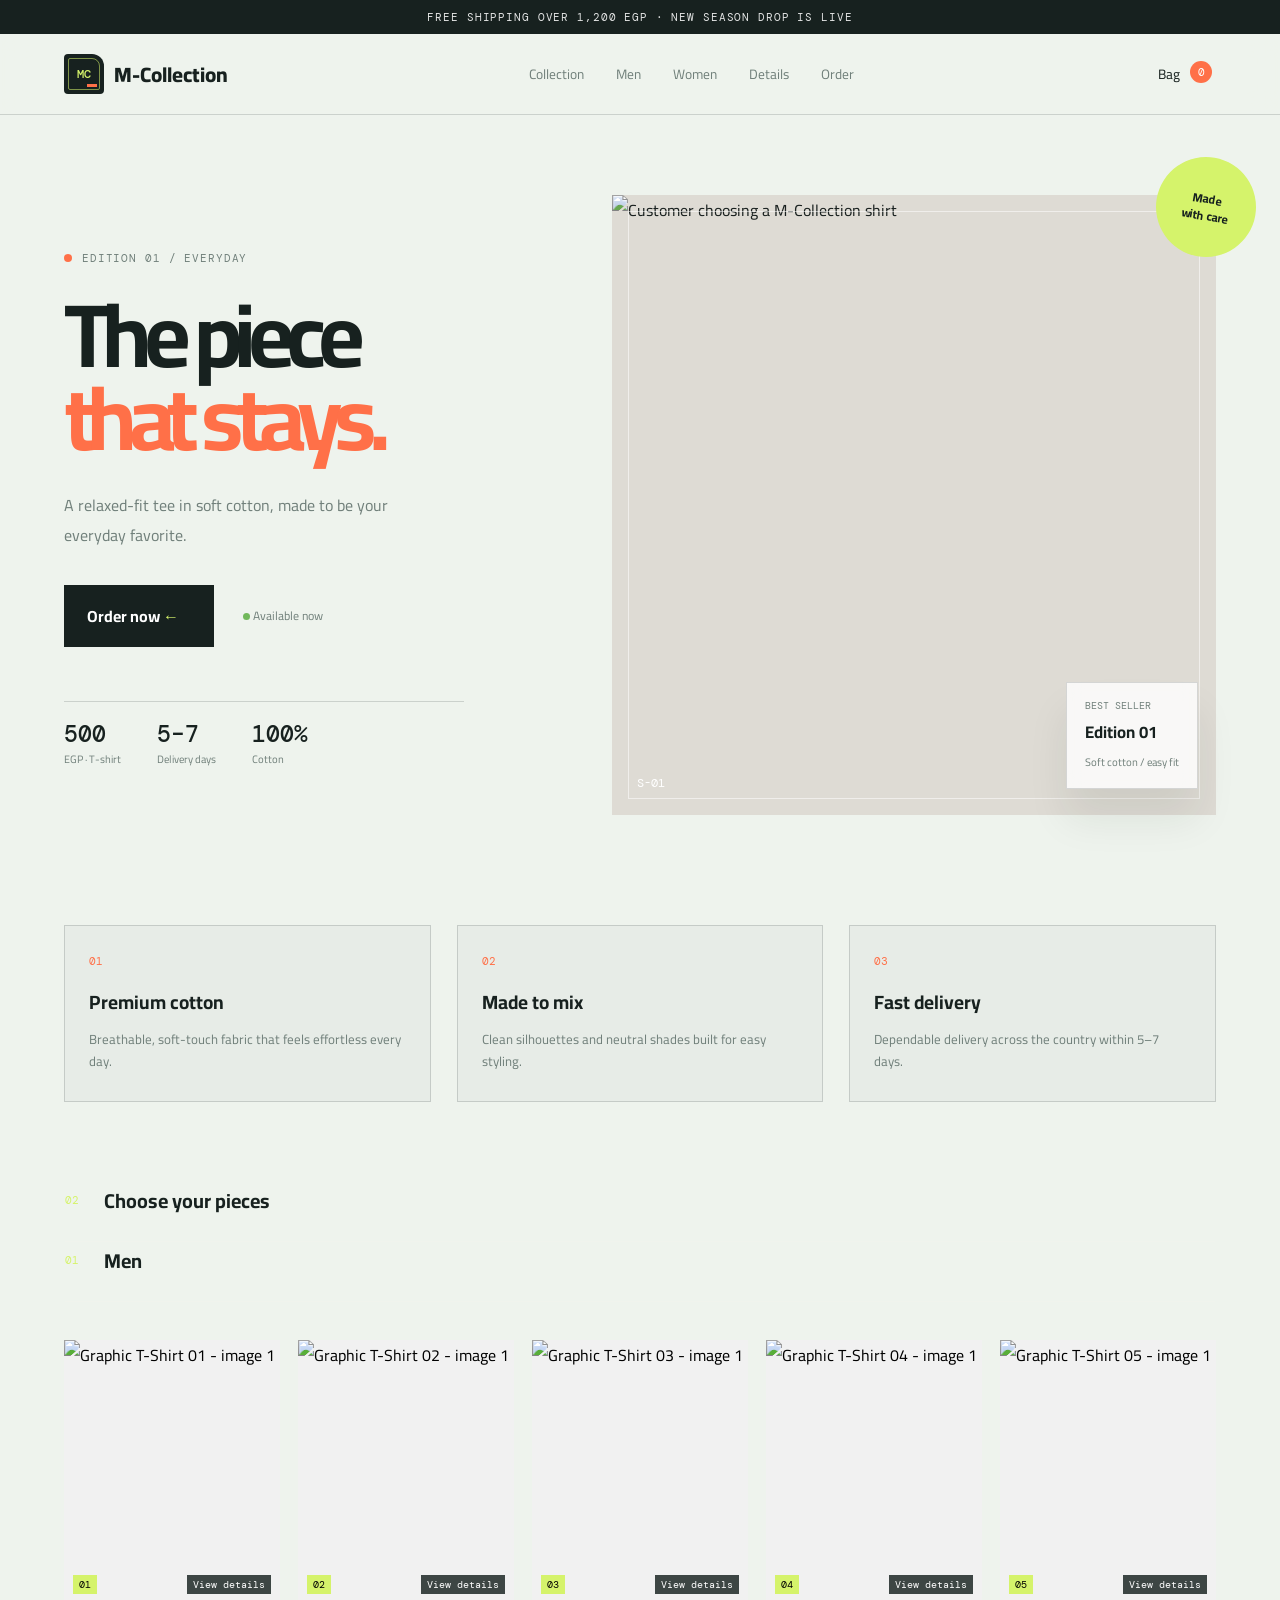
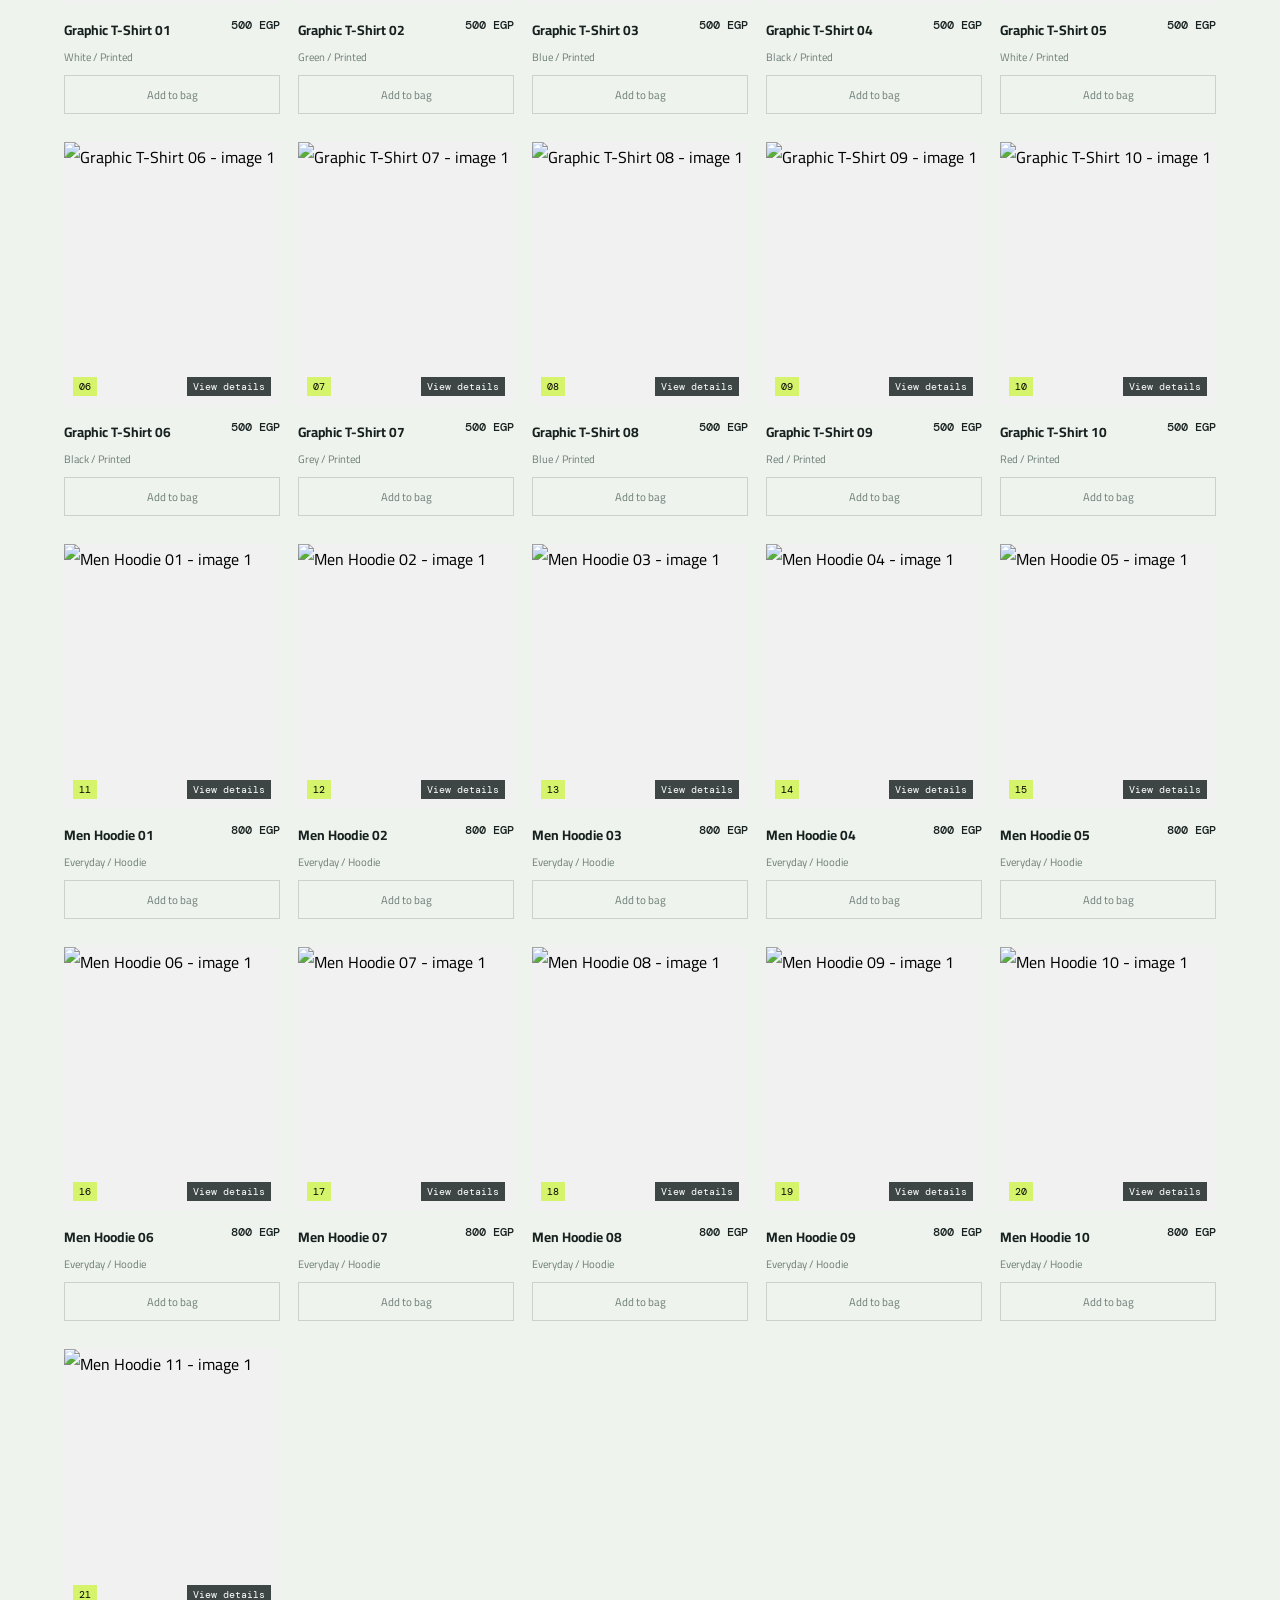
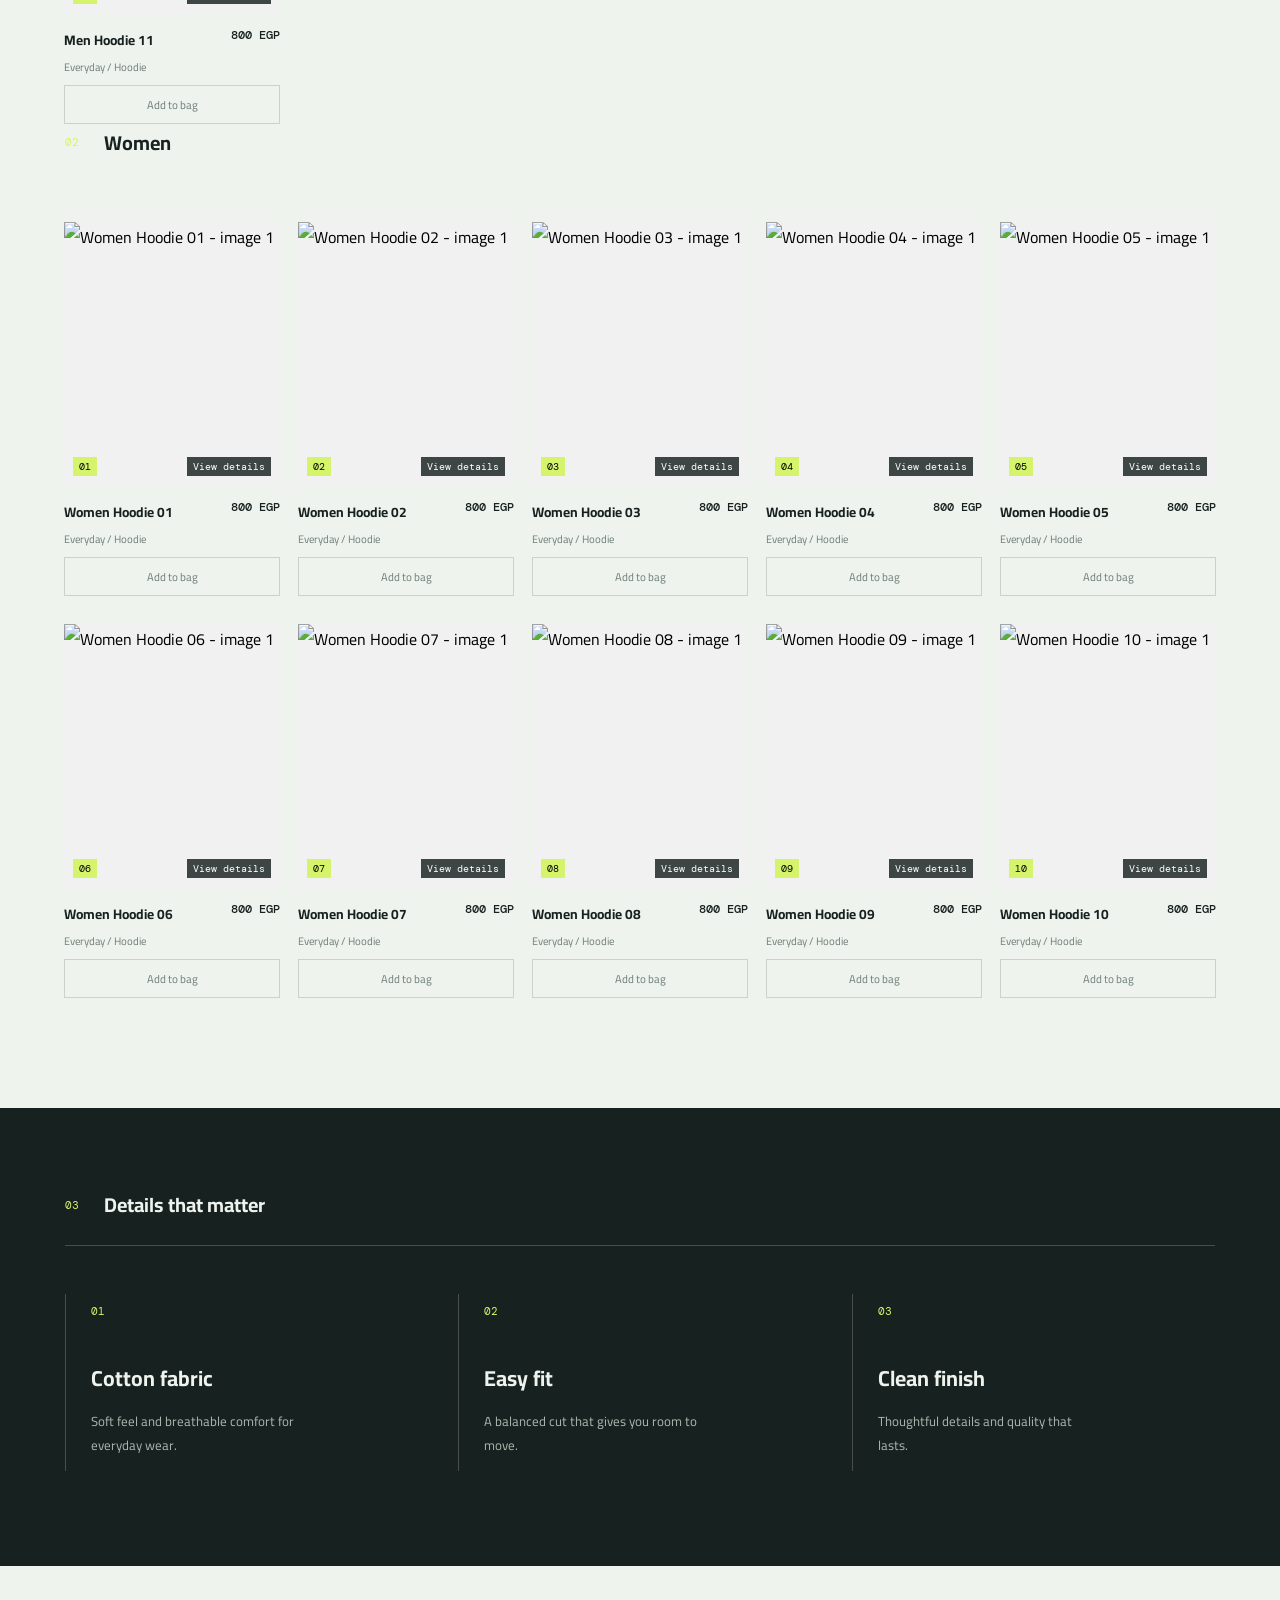
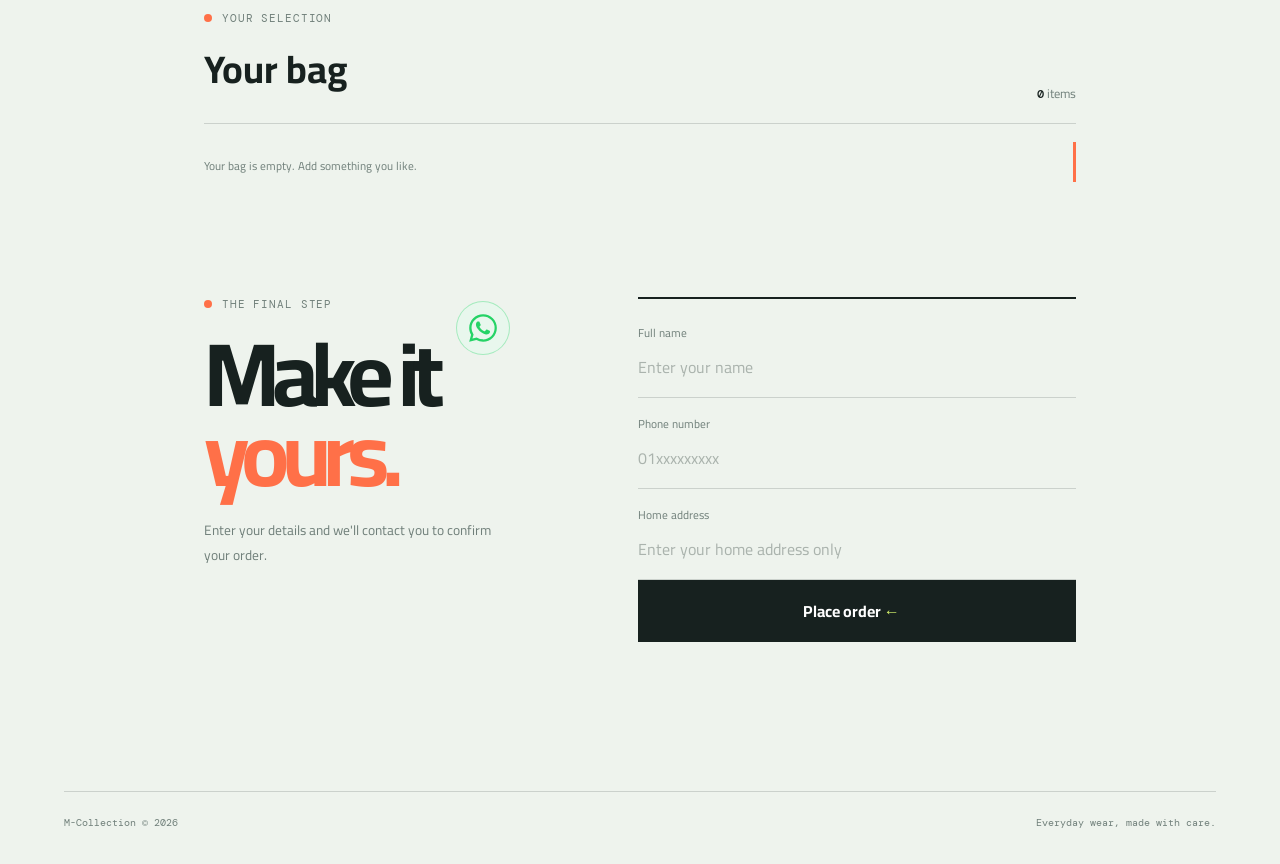
==== index.html.html @ 463f7b9e "Add files via upload" ====
<!doctype html>
<html lang="en" dir="ltr">
<head>
  <meta charset="UTF-8" />
  <meta name="viewport" content="width=device-width, initial-scale=1.0" />
  <meta name="description" content="M-Collection everyday wear, thoughtfully made." />
  <title>M-Collection | Everyday Wear</title>
  <link rel="icon" type="image/svg+xml" href="favicon.svg" />
  <link rel="preconnect" href="https://fonts.googleapis.com" />
  <link rel="preconnect" href="https://fonts.gstatic.com" crossorigin />
  <link href="https://fonts.googleapis.com/css2?family=Cairo:wght@400;600;700;800&family=DM+Mono:wght@400;500&display=swap" rel="stylesheet" />
  <link rel="stylesheet" href="style.css" />
  <script defer src="script.js"></script>
</head>
<body>
  <div class="promo-bar">Free shipping over 1,200 EGP · New season drop is live</div>
  <header class="site-header">
    <a class="brand" href="#top" aria-label="M-Collection - Home">
      <span class="brand-mark" aria-hidden="true">MC</span>
      <span>M-Collection</span>
    </a>
    <nav aria-label="Main navigation">
      <a href="#product">Collection</a>
      <a href="#men">Men</a>
      <a href="#women">Women</a>
      <a href="#details">Details</a>
      <a href="#order">Order</a>
    </nav>
    <button class="bag-button" type="button" data-scroll-bag>
      <span>Bag</span>
      <span class="bag-count" aria-label="Items in bag">0</span>
    </button>
  </header>

  <main id="top">
    <section class="hero" id="product">
      <div class="hero-copy">
        <p class="eyebrow"><span></span> EDITION 01 / EVERYDAY</p>
        <h1>The piece<br /><em>that stays.</em></h1>
        <p class="intro">A relaxed-fit tee in soft cotton, made to be your everyday favorite.</p>
        <div class="hero-actions">
          <button class="primary-button" type="button" data-scroll-order>Order now <span>←</span></button>
          <span class="availability"><i></i> Available now</span>
        </div>
        <div class="quick-facts" aria-label="Quick facts">
          <div class="price-fact"><strong>500</strong><span>EGP · T-shirt</span></div>
          <div><strong>5–7</strong><span>Delivery days</span></div>
          <div><strong>100%</strong><span>Cotton</span></div>
        </div>
      </div>
      <div class="hero-visual">
        <div class="image-frame">
          <img src="Clothes/Screenshot%202026-07-15%20141704.png" alt="Customer choosing a M-Collection shirt" />
          <span class="image-label">S-01</span>
        </div>
        <div class="circle-note">Made<br />with care</div>
        <div class="floating-card">
          <span>Best seller</span>
          <strong>Edition 01</strong>
          <small>Soft cotton / easy fit</small>
        </div>
      </div>
    </section>

    <section class="brand-features" aria-label="Brand benefits">
      <div class="feature-item">
        <span class="feature-index">01</span>
        <h3>Premium cotton</h3>
        <p>Breathable, soft-touch fabric that feels effortless every day.</p>
      </div>
      <div class="feature-item">
        <span class="feature-index">02</span>
        <h3>Made to mix</h3>
        <p>Clean silhouettes and neutral shades built for easy styling.</p>
      </div>
      <div class="feature-item">
        <span class="feature-index">03</span>
        <h3>Fast delivery</h3>
        <p>Dependable delivery across the country within 5–7 days.</p>
      </div>
    </section>

    <section class="collection-section" id="collection">
      <div class="section-heading light-heading"><span>02</span><h2>Choose your pieces</h2></div>
      <div class="section-heading collection-category-heading" id="men"><span>01</span><h2>Men</h2></div>
      <div class="product-grid" id="men-product-grid"></div>
      <div class="section-heading collection-category-heading" id="women"><span>02</span><h2>Women</h2></div>
      <div class="product-grid" id="women-product-grid"></div>
    </section>

    <dialog class="product-dialog" id="product-dialog" aria-labelledby="detail-product-name">
      <div class="product-dialog-content">
        <button class="dialog-close" type="button" data-close-product aria-label="Close product details">×</button>
        <div class="detail-gallery">
          <div class="detail-main-image">
            <button class="gallery-arrow gallery-previous" type="button" data-gallery-step="-1" aria-label="Show previous image">‹</button>
            <img id="detail-main-image" src="" alt="" />
            <span class="custom-print-preview" id="detail-custom-preview" aria-hidden="true"></span>
            <button class="gallery-arrow gallery-next" type="button" data-gallery-step="1" aria-label="Show next image">›</button>
          </div>
          <div class="detail-thumbnails" id="detail-thumbnails" aria-label="Product images"></div>
        </div>
        <section class="detail-info">
          <p class="eyebrow"><span></span> EDITION 01 / EVERYDAY</p>
          <h2 id="detail-product-name"></h2>
          <div class="detail-prices"><strong id="detail-price">500 EGP</strong></div>
          <p class="detail-shipping">Shipping: Home delivery (5–7 days) · 70 EGP</p>
          <div class="detail-personalization" id="detail-personalization" hidden>
            <p>You can write your name on a T-shirt.<br /><span dir="rtl">تقدر تكتب اسمك على تيشيرت</span></p>
            <label for="detail-name">Enter your name <span aria-hidden="true">*</span></label>
            <textarea id="detail-name" rows="3" maxlength="200" placeholder="Write the name to print"></textarea>
          </div>
          <fieldset class="detail-size-picker">
            <legend>Size <span aria-hidden="true">*</span></legend>
            <div class="detail-size-options">
              <button type="button" data-detail-size="S" aria-pressed="false">S</button>
              <button type="button" data-detail-size="M" aria-pressed="true">M</button>
              <button type="button" data-detail-size="L" aria-pressed="false">L</button>
              <button type="button" data-detail-size="XL" aria-pressed="false">XL</button>
              <button type="button" data-detail-size="XXL" aria-pressed="false">XXL</button>
            </div>
          </fieldset>
          <div class="detail-purchase">
            <div class="detail-quantity" aria-label="Quantity">
              <button type="button" data-detail-quantity="-1" aria-label="Decrease quantity">−</button>
              <output id="detail-quantity">1</output>
              <button type="button" data-detail-quantity="1" aria-label="Increase quantity">+</button>
            </div>
            <button class="detail-add-button" type="button" data-detail-add>Add to bag</button>
          </div>
          <p class="detail-message" id="detail-message" role="status" aria-live="polite"></p>
        </section>
      </div>
    </dialog>

    <section class="details-section" id="details">
      <div class="section-heading"><span>03</span><h2>Details that matter</h2></div>
      <div class="details-grid">
        <article><span class="detail-number">01</span><h3>Cotton fabric</h3><p>Soft feel and breathable comfort for everyday wear.</p></article>
        <article><span class="detail-number">02</span><h3>Easy fit</h3><p>A balanced cut that gives you room to move.</p></article>
        <article><span class="detail-number">03</span><h3>Clean finish</h3><p>Thoughtful details and quality that lasts.</p></article>
      </div>
    </section>

    <section class="bag-section" id="bag-section" aria-labelledby="bag-title">
      <div class="bag-section-header">
        <div><p class="eyebrow"><span></span> YOUR SELECTION</p><h2 id="bag-title">Your bag</h2></div>
        <span class="bag-section-count"><strong id="bag-section-count">0</strong> items</span>
      </div>
      <div class="cart-summary" id="bag-summary">
        <div id="cart-items" aria-live="polite"><p class="empty-cart">Your bag is empty. Add something you like.</p></div>
      </div>
    </section>

    <section class="order-section" id="order">
      <div class="order-intro">
        <div class="order-heading-row">
          <div><p class="eyebrow"><span></span> THE FINAL STEP</p><h2>Make it<br /><em>yours.</em></h2></div>
          <a class="whatsapp-contact" href="https://wa.me/201007052517?text=Hello%2C%20I%20need%20help%20with%20an%20issue%20or%20return%20for%20my%20order." target="_blank" rel="noopener noreferrer" aria-label="Contact us on WhatsApp for order issues or returns">
            <svg viewBox="0 0 32 32" aria-hidden="true"><path d="M16.04 3C8.86 3 3.02 8.82 3.02 15.98c0 2.28.6 4.5 1.74 6.46L3 29l6.75-1.72a13.1 13.1 0 0 0 6.28 1.6h.01c7.17 0 13.01-5.82 13.01-12.98 0-3.47-1.36-6.73-3.82-9.19A12.94 12.94 0 0 0 16.04 3Zm0 23.66h-.01a10.9 10.9 0 0 1-5.55-1.52l-.4-.24-4.01 1.02 1.07-3.9-.26-.4a10.78 10.78 0 0 1-1.67-5.64c0-5.97 4.87-10.83 10.85-10.83 2.9 0 5.62 1.13 7.67 3.17a10.75 10.75 0 0 1 3.18 7.66c0 5.97-4.87 10.83-10.86 10.83Zm5.96-8.11c-.33-.16-1.94-.96-2.24-1.07-.3-.11-.52-.16-.74.16-.22.33-.85 1.07-1.04 1.29-.19.22-.38.25-.71.08-.33-.16-1.38-.51-2.63-1.63-.97-.86-1.63-1.93-1.82-2.26-.19-.33-.02-.5.14-.66.15-.14.33-.38.49-.57.16-.19.22-.33.33-.55.11-.22.06-.41-.03-.57-.08-.16-.74-1.78-1.02-2.44-.27-.64-.54-.55-.74-.56h-.63c-.22 0-.57.08-.87.41-.3.33-1.14 1.11-1.14 2.7s1.17 3.13 1.33 3.35c.16.22 2.3 3.5 5.58 4.91.78.34 1.39.54 1.86.69.78.25 1.49.22 2.05.13.63-.1 1.94-.79 2.21-1.56.27-.77.27-1.43.19-1.56-.08-.14-.3-.22-.63-.38Z"/></svg>
          </a>
        </div>
        <p class="order-instructions">Enter your details and we'll contact you to confirm your order.</p>
      </div>
      <form class="order-form" id="order-form">
        <div class="form-row"><label for="name">Full name</label><input id="name" name="name" type="text" placeholder="Enter your name" required /></div>
        <div class="form-row"><label for="phone">Phone number</label><input id="phone" name="phone" type="tel" placeholder="01xxxxxxxxx" required /></div>
        <div class="form-row"><label for="address">Home address</label><input id="address" name="address" type="text" placeholder="Enter your home address only" required /></div>
        <button class="submit-button" type="submit">Place order <span>←</span></button>
        <p class="form-message" id="form-message" role="status"></p>
      </form>
    </section>
  </main>
  <footer><span>M-Collection © 2026</span><span>Everyday wear, made with care.</span></footer>
</body>
</html>
---- style.css ----
:root {
  --ink: #17211f;
  --paper: #eef3ed;
  --lime: #d5f36b;
  --orange: #ff7048;
  --muted: #71807b;
  --line: rgba(23, 33, 31, .16);
  --display: "Cairo", sans-serif;
  --mono: "DM Mono", monospace;
}

.bag-section { margin: 0 auto; max-width: 1000px; padding: 45px 5vw 0; scroll-margin-top: 90px; }
.bag-section-header { align-items: end; border-bottom: 1px solid var(--line); display: flex; justify-content: space-between; padding-bottom: 18px; }
.bag-section-header .eyebrow { margin-bottom: 8px; }
.bag-section-header h2 { font-size: clamp(1.7rem, 3vw, 2.4rem); margin: 0; }
.bag-section-count { color: var(--muted); font-size: .78rem; }
.bag-section-count strong { color: var(--ink); font-family: var(--mono); font-weight: 500; }
.cart-summary { border-right: 3px solid var(--orange); margin-top: 18px; padding: 5px 14px 5px 0; }
.cart-summary > span, .empty-cart, .cart-item-options > div > span { color: var(--muted); font-size: .72rem; }
.empty-cart { margin: 8px 0 0; }
.cart-item { border-bottom: 1px solid var(--line); padding: 14px 0; }
.cart-item-heading, .cart-item-options { align-items: center; display: flex; justify-content: space-between; gap: 12px; }
.cart-item-heading strong { font-size: .82rem; }
.cart-item-heading button { background: transparent; border: 0; color: var(--orange); cursor: pointer; font-size: .7rem; padding: 4px; }
.cart-item-options { align-items: end; margin-top: 10px; }
.cart-item-options label { margin: 0; }
.cart-item-options select { border-bottom: 1px solid var(--line); font-size: .8rem; padding: 3px 0; width: 70px; }
.cart-item-options .quantity-control { gap: 12px; }
.cart-item-options .quantity-control button { font-size: 1.1rem; }
.checkout-items .summary-item:first-child { border-top: 1px solid var(--line); }
.checkout-items .summary-item span { max-width: 65%; }

* { box-sizing: border-box; }
html { scroll-behavior: smooth; }
body { margin: 0; color: var(--ink); background: var(--paper); font-family: var(--display); }
button, input, select { font: inherit; }
button, a { -webkit-tap-highlight-color: transparent; }
a { color: inherit; text-decoration: none; }
.promo-bar { background: var(--ink); color: rgba(255,255,255,.88); font-family: var(--mono); font-size: .68rem; letter-spacing: .08em; padding: 10px 5vw; text-align: center; text-transform: uppercase; }
.site-header { align-items: center; border-bottom: 1px solid var(--line); display: flex; justify-content: space-between; margin: 0 auto; max-width: 1320px; padding: 20px 5vw; position: sticky; top: 0; background: rgba(238,243,237,.9); backdrop-filter: blur(14px); z-index: 50; }
.brand { align-items: center; display: flex; font-size: 1.3rem; font-weight: 800; gap: 10px; }
.brand-mark { align-items: center; background: var(--ink); border-radius: 4px 12px 4px 4px; color: var(--lime); display: flex; font-family: var(--mono); font-size: .78rem; font-weight: 500; height: 40px; justify-content: center; letter-spacing: 0; overflow: hidden; position: relative; width: 40px; }
.brand-mark::before { border: 1px solid rgba(213,243,107,.55); border-radius: 2px 8px 2px 2px; content: ""; inset: 4px; position: absolute; }
.brand-mark::after { background: var(--orange); bottom: 7px; content: ""; height: 3px; position: absolute; right: 7px; width: 10px; }
nav { display: flex; font-size: .85rem; gap: 32px; }
nav a { color: var(--muted); transition: color .2s ease; } nav a:hover { color: var(--orange); }
.bag-button { background: none; border: 0; color: var(--ink); cursor: pointer; display: flex; font-size: .85rem; gap: 10px; padding: 4px; }
.bag-count { align-items: center; background: var(--orange); border-radius: 50%; color: white; display: flex; font-family: var(--mono); font-size: .7rem; height: 22px; justify-content: center; width: 22px; }
.hero { display: grid; gap: 8vw; grid-template-columns: .85fr 1.15fr; margin: 0 auto; max-width: 1320px; min-height: 680px; padding: 80px 5vw 110px; }
.hero-copy { align-self: center; padding-top: 10px; }
.eyebrow { align-items: center; color: var(--muted); display: flex; font-family: var(--mono); font-size: .68rem; gap: 10px; letter-spacing: .08em; margin: 0 0 28px; text-transform: uppercase; }
.brand-features { display: grid; gap: 26px; grid-template-columns: repeat(3, 1fr); margin: 0 auto; max-width: 1320px; padding: 0 5vw 80px; }
.feature-item { background: rgba(23,33,31,.03); border: 1px solid var(--line); padding: 28px 24px; }
.feature-index { color: var(--orange); display: block; font-family: var(--mono); font-size: .68rem; margin-bottom: 16px; }
.feature-item h3 { font-size: 1.2rem; margin: 0 0 8px; }
.feature-item p { color: var(--muted); font-size: .82rem; line-height: 1.7; margin: 0; }
.eyebrow span { background: var(--orange); border-radius: 50%; height: 8px; width: 8px; }
h1, h2, h3, p { margin-top: 0; } h1 { font-size: clamp(3.4rem, 7vw, 7.3rem); letter-spacing: -.095em; line-height: .92; margin-bottom: 32px; } h1 em, h2 em { color: var(--orange); font-style: normal; }
.intro { color: var(--muted); font-size: 1rem; line-height: 1.9; max-width: 360px; }
.hero-actions { align-items: center; display: flex; gap: 23px; margin: 34px 0 54px; }
.primary-button, .submit-button { background: var(--ink); border: 0; color: white; cursor: pointer; font-weight: 700; padding: 16px 23px; transition: background .2s, transform .2s; } .primary-button:hover, .submit-button:hover { background: var(--orange); transform: translateY(-2px); } .primary-button span, .submit-button span { color: var(--lime); margin-right: 12px; }
.availability { color: var(--muted); font-size: .75rem; } .availability i { background: #71b85b; border-radius: 50%; display: inline-block; height: 7px; margin-left: 6px; width: 7px; }
.quick-facts { border-top: 1px solid var(--line); display: flex; gap: 36px; max-width: 400px; padding-top: 17px; } .quick-facts div { display: flex; flex-direction: column; } .quick-facts strong { font-family: var(--mono); font-size: 1.45rem; font-weight: 500; } .quick-facts span { color: var(--muted); font-size: .67rem; }
.hero-visual { align-self: center; position: relative; } .image-frame { background: #dedbd4; overflow: hidden; position: relative; } .image-frame img { display: block; filter: saturate(.75); height: min(65vw, 620px); object-fit: cover; width: 100%; } .image-frame::after { border: 1px solid rgba(255,255,255,.55); content: ""; inset: 16px; pointer-events: none; position: absolute; } .image-label { bottom: 24px; color: white; font-family: var(--mono); font-size: .75rem; left: 25px; position: absolute; z-index: 1; }
.circle-note { align-items: center; background: var(--lime); border-radius: 50%; display: flex; font-size: .75rem; font-weight: 700; height: 100px; justify-content: center; line-height: 1.45; position: absolute; right: -40px; text-align: center; top: -38px; transform: rotate(10deg); width: 100px; }
.floating-card { background: rgba(255,255,255,.8); backdrop-filter: blur(8px); border: 1px solid var(--line); box-shadow: 0 30px 40px rgba(23,33,31,.08); display: flex; flex-direction: column; gap: 4px; max-width: 180px; padding: 16px 18px; position: absolute; right: 18px; bottom: 26px; }
.floating-card span { color: var(--muted); font-family: var(--mono); font-size: .62rem; text-transform: uppercase; }
.floating-card strong { font-size: 1.05rem; }
.floating-card small { color: var(--muted); font-size: .68rem; }
.collection-section { margin: 0 auto; max-width: 1320px; padding: 0 5vw 110px; }
.light-heading { border-bottom-color: var(--line); }
.collection-category-heading { margin-top: 55px; scroll-margin-top: 100px; }
.product-grid { display: grid; gap: 28px 18px; grid-template-columns: repeat(5, 1fr); padding-top: 38px; }
.product-card { min-width: 0; }
.product-image { background: #e4e0d7; border: 0; cursor: pointer; display: block; overflow: hidden; padding: 0; position: relative; text-align: left; width: 100%; }
.product-image img { aspect-ratio: .82; background: #f1f1f1; display: block; object-fit: contain; transition: transform .25s ease; width: 100%; }
.product-card:hover .product-image img, .product-image:focus-visible img { transform: scale(1.04); }
.product-image:focus-visible { outline: 2px solid var(--orange); outline-offset: 3px; }
.product-number, .image-flip-hint { bottom: 9px; font-family: var(--mono); font-size: .64rem; padding: 3px 6px; position: absolute; }
.product-number { background: var(--lime); left: 9px; }
.image-flip-hint { background: rgba(23,33,31,.82); color: white; right: 9px; }
.product-card-info { align-items: start; display: flex; gap: 10px; justify-content: space-between; padding: 14px 0 8px; }
.product-card-info[role="button"] { cursor: pointer; }
.product-card-info[role="button"]:focus-visible { outline: 2px solid var(--orange); outline-offset: 3px; }
.product-card-info h3 { font-size: .86rem; margin: 0 0 4px; }
.product-card-info p { color: var(--muted); font-size: .68rem; margin: 0; }
.product-card-info strong { font-family: var(--mono); font-size: .75rem; font-weight: 500; white-space: nowrap; }
.product-prices { align-items: flex-end; display: flex; flex-direction: column; gap: 2px; white-space: nowrap; }
.product-prices del, .quick-facts .price-fact del { color: var(--muted); font-size: .65rem; }
.product-prices span { color: var(--orange); font-size: .62rem; font-weight: 700; }
.quick-facts .price-fact span { white-space: nowrap; }
.choose-product { background: transparent; border: 1px solid var(--line); color: var(--muted); cursor: pointer; font-size: .7rem; padding: 8px 10px; width: 100%; }
.product-card.is-selected .choose-product, .choose-product:hover { background: var(--ink); border-color: var(--ink); color: white; }
.cart-customization { color: var(--muted); font-size: .72rem; margin: 6px 0 0; }
.product-dialog { background: var(--paper); border: 0; color: var(--ink); max-height: min(90vh, 850px); max-width: 1080px; overflow: auto; padding: 0; position: relative; width: min(92vw, 1080px); }
.product-dialog::backdrop { background: rgba(15, 20, 19, .72); backdrop-filter: blur(3px); }
.product-dialog-content { display: grid; gap: clamp(24px, 5vw, 70px); grid-template-columns: 1.05fr .95fr; min-height: 590px; padding: 28px; position: relative; }
.dialog-close { align-items: center; background: var(--paper); border: 1px solid var(--line); border-radius: 50%; color: var(--ink); cursor: pointer; display: flex; font-size: 1.6rem; height: 40px; justify-content: center; line-height: 1; position: absolute; right: 14px; top: 14px; width: 40px; z-index: 2; }
.detail-gallery { min-width: 0; }
.detail-main-image { background: #e4e0d7; overflow: hidden; position: relative; }
.detail-main-image > img { aspect-ratio: .82; background: #f1f1f1; display: block; height: min(64vh, 550px); object-fit: contain; width: 100%; }
.custom-print-preview { color: #17211f; font-family: var(--display); font-size: clamp(.85rem, 1.8vw, 1.3rem); font-weight: 800; left: 50%; max-width: 72%; overflow-wrap: anywhere; pointer-events: none; position: absolute; text-align: center; text-shadow: 0 1px 2px rgba(255,255,255,.8); top: 17%; transform: translateX(-50%); z-index: 1; }
.gallery-arrow { align-items: center; background: rgba(255,255,255,.9); border: 0; border-radius: 50%; color: var(--ink); cursor: pointer; display: flex; font-family: Arial, sans-serif; font-size: 2rem; height: 46px; justify-content: center; line-height: 1; position: absolute; top: 50%; transform: translateY(-50%); width: 46px; z-index: 1; }
.gallery-previous { left: 12px; }
.gallery-next { right: 12px; }
.detail-thumbnails { display: flex; gap: 12px; margin-top: 14px; }
.detail-thumbnail { background: #e4e0d7; border: 2px solid transparent; cursor: pointer; padding: 0; width: 88px; }
.detail-thumbnail[aria-pressed="true"] { border-color: var(--orange); }
.detail-thumbnail img { aspect-ratio: .82; display: block; object-fit: contain; width: 100%; }
.detail-info { align-self: start; padding: 35px 0 15px; }
.detail-info .eyebrow { margin-bottom: 20px; }
.detail-info h2 { font-size: clamp(1.7rem, 3vw, 2.5rem); line-height: 1.2; margin: 0 0 20px; }
.detail-prices { align-items: baseline; display: flex; flex-wrap: wrap; gap: 12px; }
.detail-prices strong { font-family: var(--mono); font-size: clamp(1.5rem, 3vw, 2.1rem); font-weight: 500; }
.detail-prices del { color: var(--muted); font-size: .8rem; }
.detail-prices span { background: var(--lime); font-size: .7rem; padding: 3px 7px; }
.detail-shipping { border-bottom: 1px solid var(--line); border-top: 1px solid var(--line); font-size: .9rem; margin: 20px 0; padding: 17px 0; }
.detail-personalization { border-bottom: 1px solid var(--line); margin-bottom: 18px; padding-bottom: 18px; }
.detail-personalization p { font-size: .82rem; line-height: 1.8; margin-bottom: 13px; }
.detail-personalization p span { display: inline-block; margin-top: 3px; }
.detail-personalization label { color: var(--ink); font-size: .82rem; margin-bottom: 8px; }
.detail-personalization label span { color: var(--orange); }
.detail-personalization textarea { background: white; border: 1px solid var(--line); color: var(--ink); display: block; font: inherit; min-height: 75px; padding: 10px 12px; resize: vertical; width: 100%; }
.detail-size-picker { border: 0; margin: 0; padding: 0 0 20px; }
.detail-size-picker legend { font-size: .95rem; margin-bottom: 14px; padding: 0; }
.detail-size-picker legend span { color: var(--orange); }
.detail-size-options { display: flex; flex-wrap: wrap; gap: 9px; }
.detail-size-options button { background: transparent; border: 1px solid var(--ink); cursor: pointer; min-width: 42px; padding: 7px 10px; transition: background .2s, color .2s; }
.detail-size-options button[aria-pressed="true"] { background: var(--ink); color: var(--paper); }
.detail-purchase { align-items: stretch; border-top: 1px solid var(--line); display: flex; gap: 12px; padding-top: 20px; }
.detail-quantity { align-items: center; border: 1px solid var(--line); display: flex; justify-content: space-between; min-width: 145px; }
.detail-quantity button { align-self: stretch; background: var(--ink); border: 0; color: white; cursor: pointer; font-size: 1.15rem; width: 42px; }
.detail-quantity output { font-family: var(--mono); text-align: center; }
.detail-add-button { background: var(--ink); border: 0; color: white; cursor: pointer; flex: 1; font-size: .85rem; font-weight: 700; min-height: 54px; padding: 12px 18px; text-transform: uppercase; }
.detail-add-button:hover { background: var(--orange); }
.detail-message { color: var(--muted); font-size: .78rem; min-height: 18px; }
.details-section { background: var(--ink); color: var(--paper); padding: 78px 5vw 95px; } .section-heading, .details-grid { margin: 0 auto; max-width: 1150px; } .section-heading { align-items: center; border-bottom: 1px solid rgba(245,242,236,.22); display: flex; gap: 25px; padding-bottom: 22px; } .section-heading span, .detail-number { color: var(--lime); font-family: var(--mono); font-size: .7rem; } .section-heading h2 { font-size: 1.25rem; margin: 0; } .details-grid { display: grid; gap: 30px; grid-template-columns: repeat(3, 1fr); padding-top: 48px; } .details-grid article { border-left: 1px solid rgba(245,242,236,.22); padding-left: 25px; } .details-grid h3 { font-size: 1.35rem; margin: 34px 0 12px; } .details-grid p { color: #aab5ae; font-size: .82rem; line-height: 1.8; max-width: 220px; }
.order-section { display: grid; gap: 10vw; grid-template-columns: .7fr 1fr; margin: 0 auto; max-width: 1000px; padding: 115px 5vw; } .order-intro h2 { font-size: clamp(3.2rem, 7vw, 6rem); letter-spacing: -.09em; line-height: .9; margin-bottom: 28px; } .order-instructions { color: var(--muted); font-size: .85rem; line-height: 1.8; } .selected-product { border-right: 3px solid var(--orange); display: flex; flex-direction: column; gap: 5px; margin-top: 35px; padding: 5px 14px 5px 0; } .selected-product span { color: var(--muted); font-size: .68rem; } .selected-product strong { font-size: .9rem; } .order-form { border-top: 2px solid var(--ink); padding-top: 8px; } .form-row { border-bottom: 1px solid var(--line); padding: 15px 0; } label { color: var(--muted); display: block; font-size: .72rem; margin-bottom: 8px; } input, select { background: transparent; border: 0; color: var(--ink); outline: 0; padding: 0; width: 100%; } input::placeholder { color: #aab3ad; } .split { display: grid; gap: 25px; grid-template-columns: 1fr 1fr; } select { appearance: none; cursor: pointer; } .quantity-control { align-items: center; display: flex; gap: 17px; } .quantity-control button { background: transparent; border: 0; cursor: pointer; font-size: 1.25rem; padding: 0; } .quantity-control output { font-family: var(--mono); } .total-line { align-items: center; display: flex; justify-content: space-between; padding: 24px 0; } .total-line strong { font-family: var(--mono); font-size: 1.3rem; font-weight: 500; } .submit-button { width: 100%; } .form-message { color: #438d51; font-size: .78rem; margin: 14px 0 0; min-height: 20px; }
.order-heading-row { align-items: flex-start; display: flex; gap: 14px; justify-content: space-between; }
.order-heading-row .eyebrow { margin-bottom: 22px; }
.order-heading-row h2 { margin-bottom: 24px; }
.whatsapp-contact { align-items: center; background: #e8f7ed; border: 1px solid rgba(37, 211, 102, .35); border-radius: 50%; display: flex; flex: 0 0 auto; height: 54px; justify-content: center; margin-top: 4px; transition: background .2s, transform .2s; width: 54px; }
.whatsapp-contact:hover { background: #d7f3e0; transform: translateY(-2px); }
.whatsapp-contact svg { fill: #25d366; height: 34px; width: 34px; }
.whatsapp-support { align-items: center; color: #257942; display: flex; font-size: .75rem; gap: 9px; line-height: 1.5; margin-top: 20px; }
.whatsapp-support:hover { color: #17572e; text-decoration: underline; }
.whatsapp-support svg { fill: #25d366; flex: 0 0 24px; height: 24px; width: 24px; }
.delivery-note { color: var(--muted); font-size: .72rem; margin: 10px 0 0; text-align: right; }
footer { border-top: 1px solid var(--line); color: var(--muted); display: flex; font-family: var(--mono); font-size: .65rem; justify-content: space-between; margin: 0 5vw; padding: 24px 0 35px; }
.back-link { color: var(--muted); font-size: .78rem; }
.checkout-main { margin: 0 auto; max-width: 1100px; padding: 85px 5vw 120px; }
.checkout-title h1 { font-size: clamp(3.3rem, 7vw, 6.5rem); letter-spacing: -.09em; line-height: .9; margin-bottom: 70px; }
.checkout-layout { display: grid; gap: 8vw; grid-template-columns: 1fr 1fr; }
.summary-panel, .payment-panel { border-top: 2px solid var(--ink); padding-top: 13px; }
.panel-label { font-size: .8rem; font-weight: 700; margin-bottom: 25px; }
.summary-item { align-items: center; border-bottom: 1px solid var(--line); display: flex; justify-content: space-between; padding: 14px 0; }
.summary-item span, .customer-note span { color: var(--muted); font-size: .72rem; }
.summary-item strong { font-size: .82rem; }
.summary-total { align-items: center; background: var(--lime); display: flex; justify-content: space-between; margin-top: 20px; padding: 18px; }
.summary-total strong { font-family: var(--mono); font-size: 1.2rem; font-weight: 500; }
.customer-note { border-right: 3px solid var(--orange); display: flex; flex-direction: column; gap: 5px; margin-top: 40px; padding-right: 14px; }
.customer-note strong { font-size: .9rem; } .customer-note small { color: var(--muted); font-size: .72rem; }
.payment-option { align-items: center; border: 1px solid var(--line); cursor: pointer; display: flex; gap: 14px; margin-bottom: 10px; padding: 16px; }
.payment-option:has(input:checked) { border-color: var(--orange); }
.payment-option input { accent-color: var(--orange); width: auto; }
.payment-option span { display: flex; flex: 1; flex-direction: column; gap: 4px; } .payment-option strong { font-size: .8rem; } .payment-option small { color: var(--muted); font-size: .68rem; } .payment-option b { color: var(--muted); font-family: var(--mono); font-size: .7rem; font-weight: 400; }
.demo-note { color: var(--muted); font-size: .65rem; margin: 15px 0 0; } .payment-panel .submit-button { margin-top: 25px; } .submit-button:disabled { cursor: default; opacity: .6; transform: none; } .empty-order { color: var(--muted); line-height: 1.8; } .empty-link { display: inline-block; margin-top: 20px; }
.orders-main { margin: 0 auto; max-width: 1150px; padding: 80px 5vw 120px; }
.orders-heading { align-items: end; display: flex; justify-content: space-between; }
.orders-heading h1 { font-size: clamp(3.2rem, 7vw, 6.5rem); letter-spacing: -.09em; line-height: .9; margin-bottom: 0; }
.admin-label { color: var(--muted); font-family: var(--mono); font-size: .7rem; }
.orders-actions { align-items: center; display: flex; gap: 10px; }
.orders-actions strong { font-family: var(--mono); font-size: .75rem; font-weight: 500; margin-left: 15px; }
.refresh-button, .clear-button { background: transparent; border: 1px solid var(--line); color: var(--ink); cursor: pointer; font-size: .7rem; padding: 9px 13px; }
.clear-button { border-color: var(--orange); color: var(--orange); }
.storage-note { color: var(--muted); font-size: .72rem; margin: 35px 0 16px; }
.orders-list { border-top: 2px solid var(--ink); }
.order-card { border-bottom: 1px solid var(--line); padding: 22px 0; }
.order-card-top, .order-product, .order-customer { align-items: center; display: flex; justify-content: space-between; }
.order-id { color: var(--muted); font-family: var(--mono); font-size: .68rem; }
.order-status { background: var(--lime); font-size: .65rem; padding: 5px 9px; }
.order-product { justify-content: start; margin: 20px 0; }
.order-index { color: var(--orange); font-family: var(--mono); font-size: .72rem; margin-left: 20px; }
.order-product h2 { font-size: 1.05rem; margin: 0 0 5px; } .order-product p { color: var(--muted); font-size: .72rem; margin: 0; }
.order-customer { align-items: start; background: rgba(23,33,31,.035); gap: 20px; padding: 14px 18px; }
.order-customer div { display: flex; flex: 1; flex-direction: column; gap: 5px; min-width: 0; } .order-customer span { color: var(--muted); font-size: .65rem; } .order-customer strong { font-size: .75rem; font-weight: 600; overflow-wrap: anywhere; }
.no-orders { border-bottom: 1px solid var(--line); color: var(--muted); padding: 35px 0; }
@media (max-width: 900px) { .product-grid { grid-template-columns: repeat(3, 1fr); } .brand-features { grid-template-columns: 1fr; } }
@media (max-width: 760px) { nav { display: none; } .promo-bar { letter-spacing: .04em; padding-left: 6vw; padding-right: 6vw; } .site-header { padding: 16px 6vw; } .hero { display: flex; flex-direction: column-reverse; gap: 55px; padding: 45px 6vw 80px; } .hero-visual { width: calc(100% - 12px); } .image-frame img { height: 105vw; } .circle-note { right: -12px; top: -25px; } .floating-card { bottom: 20px; right: 12px; } h1 { font-size: 4.1rem; } .brand-features { padding: 0 6vw 60px; } .collection-section { padding: 0 6vw 75px; } .product-grid { gap: 30px 12px; grid-template-columns: repeat(2, 1fr); } .details-section { padding: 65px 6vw 70px; } .details-grid { grid-template-columns: 1fr; gap: 37px; } .details-grid article { border-left: 0; border-bottom: 1px solid rgba(245,242,236,.22); padding: 0 0 28px; } .details-grid article:last-child { border: 0; padding-bottom: 0; } .details-grid h3 { margin-top: 16px; } .order-section { display: flex; flex-direction: column; gap: 55px; padding: 80px 6vw; } .checkout-main { padding: 55px 6vw 80px; } .checkout-title h1 { margin-bottom: 50px; } .checkout-layout { display: flex; flex-direction: column; gap: 60px; } footer { margin: 0 6vw; } }
@media (max-width: 760px) { .orders-main { padding: 55px 6vw 80px; } .orders-heading { align-items: start; flex-direction: column; gap: 30px; } .orders-actions { flex-wrap: wrap; } .orders-actions strong { margin-left: 0; width: 100%; } .order-customer { display: grid; grid-template-columns: 1fr 1fr; } }
@media (max-width: 760px) {
  .product-dialog { height: 100%; margin: 0; max-height: 100%; max-width: none; width: 100%; }
  .product-dialog-content { gap: 20px; grid-template-columns: 1fr; min-height: 0; padding: 58px 20px 24px; }
  .detail-main-image > img { height: min(42vh, 420px); }
  .detail-info { padding: 0; }
}
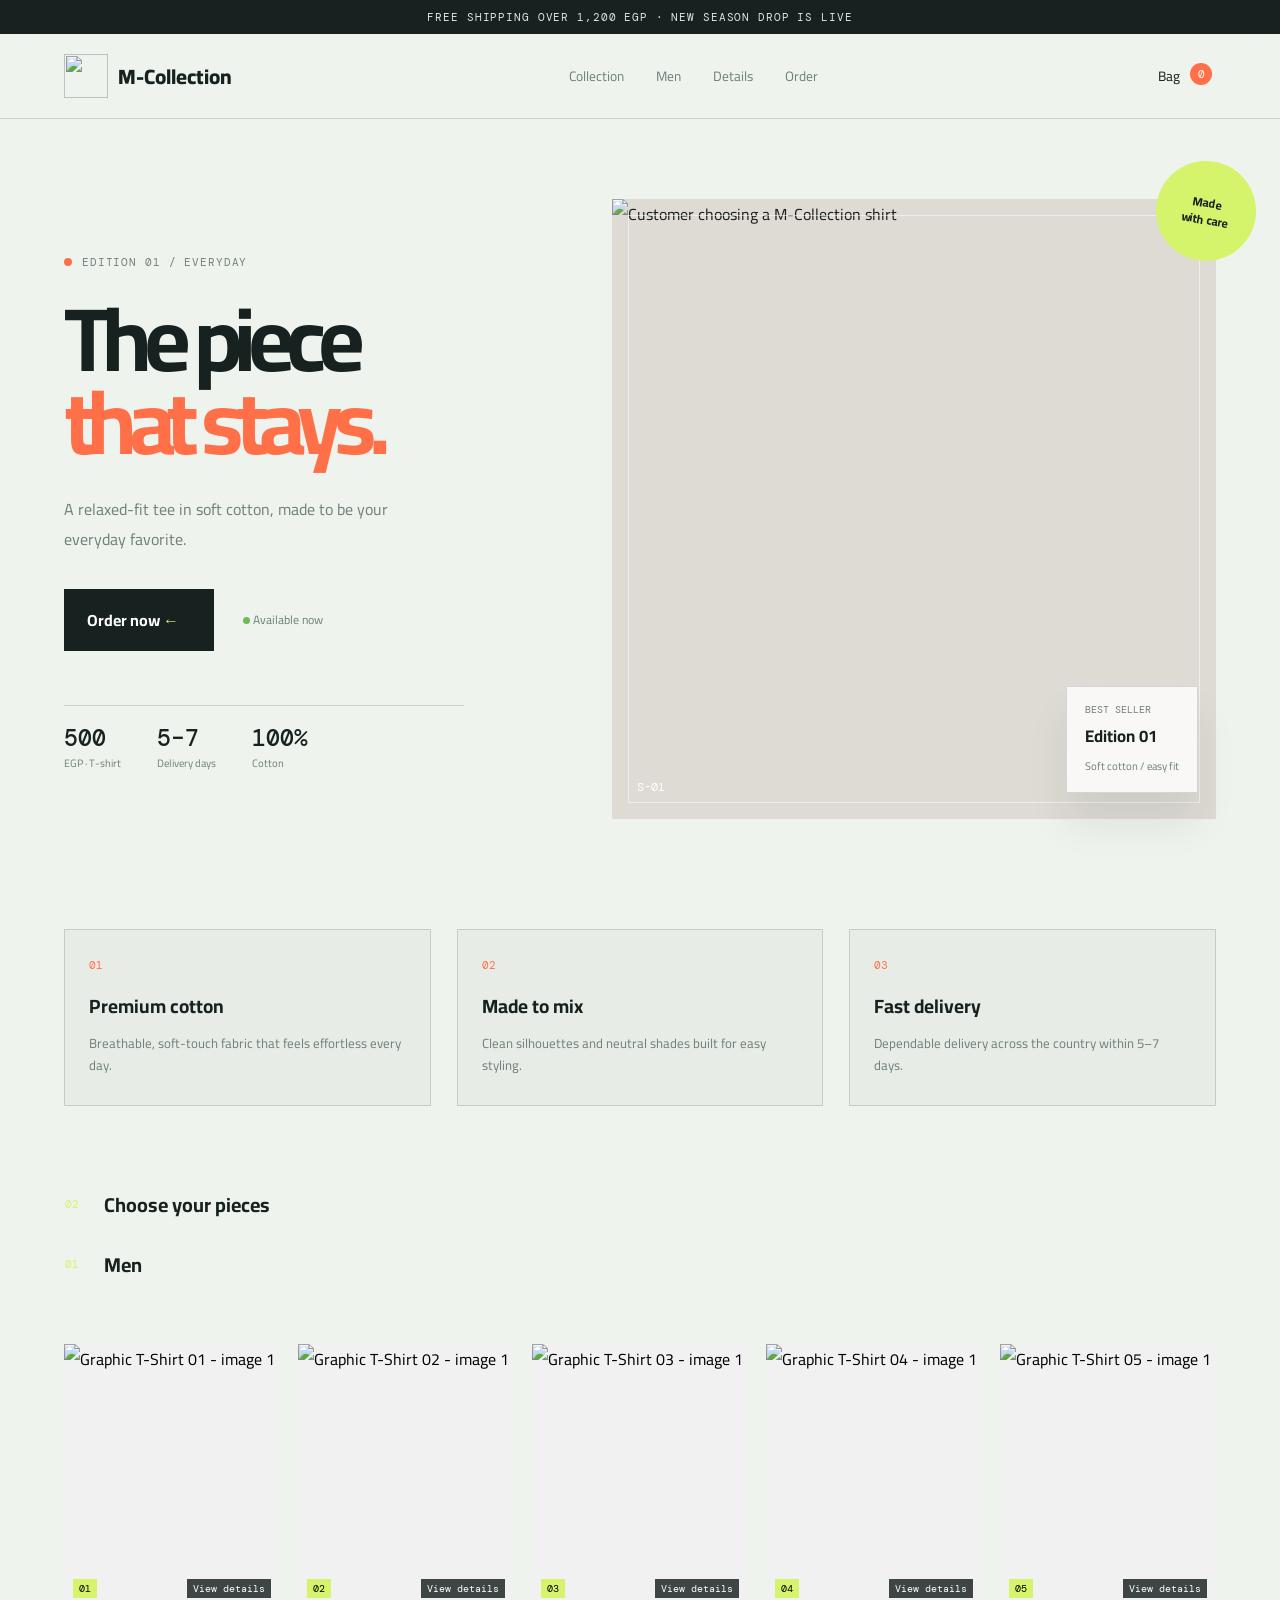
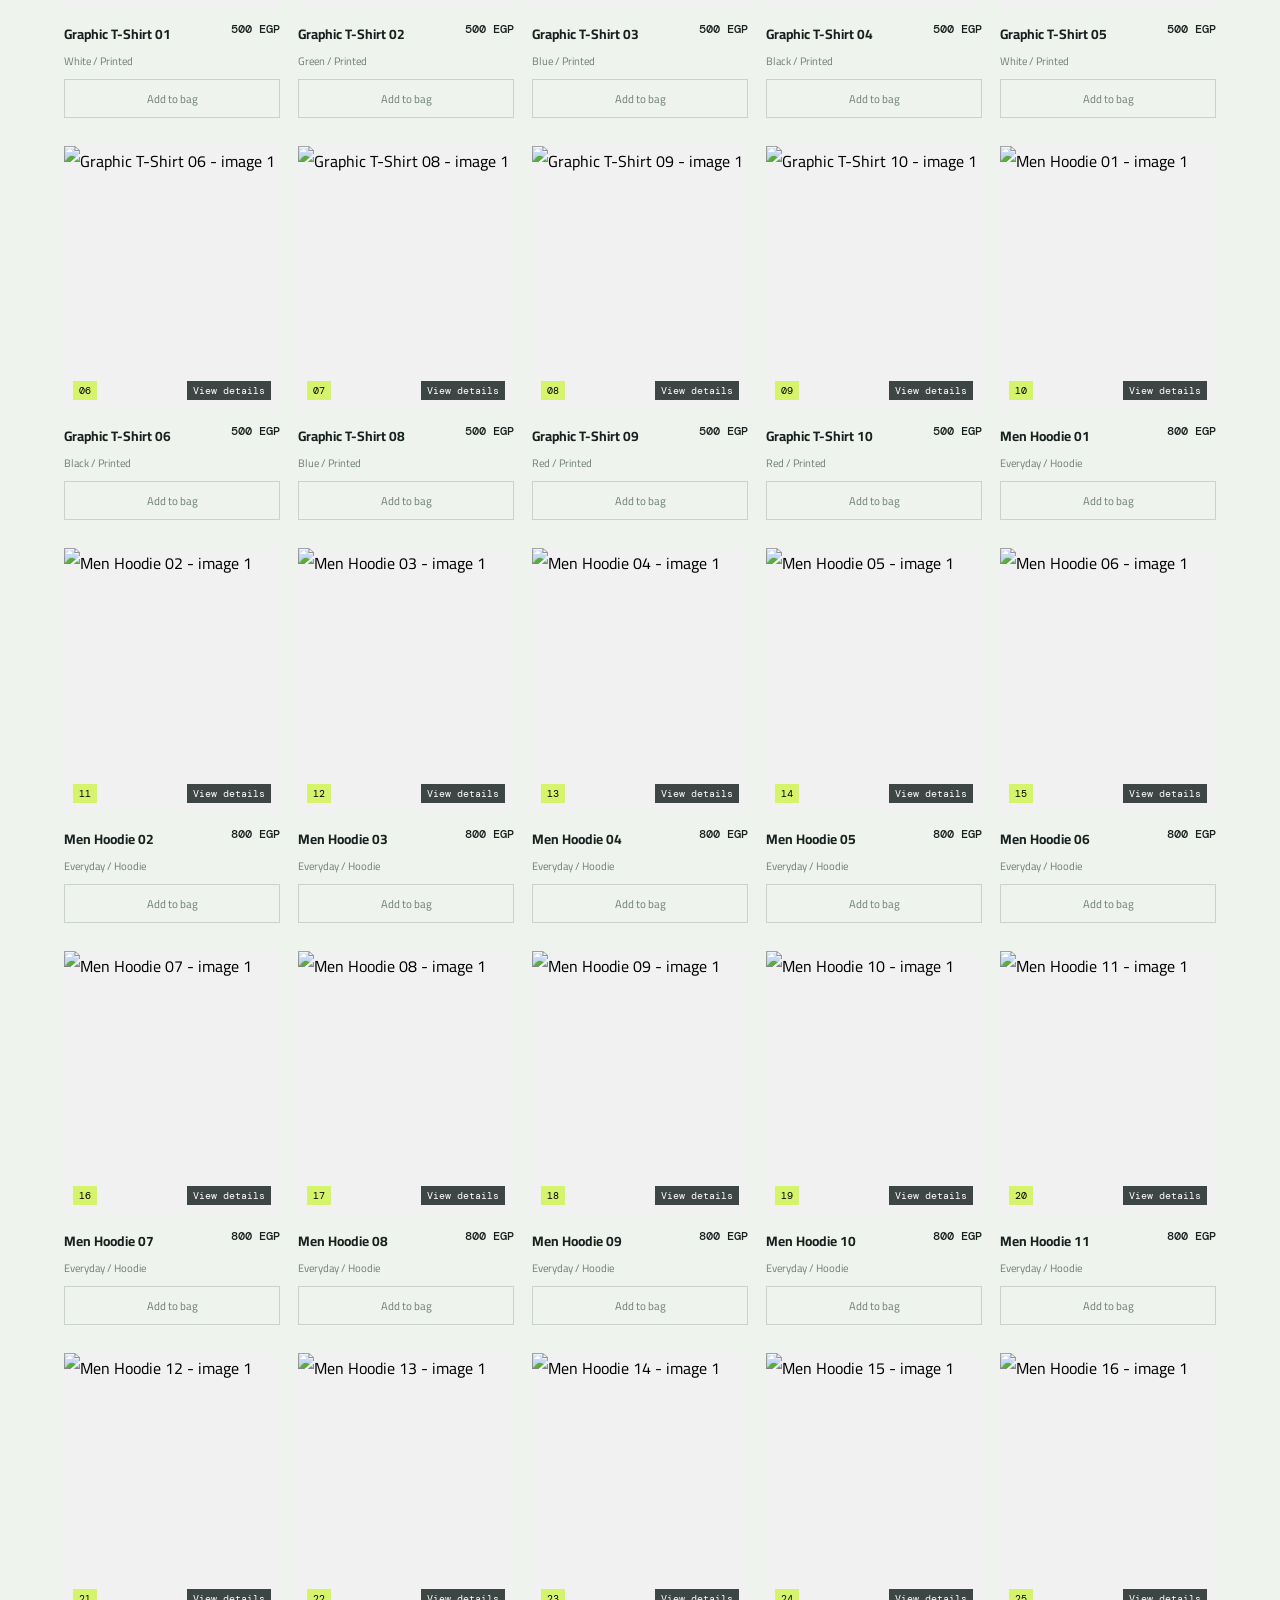
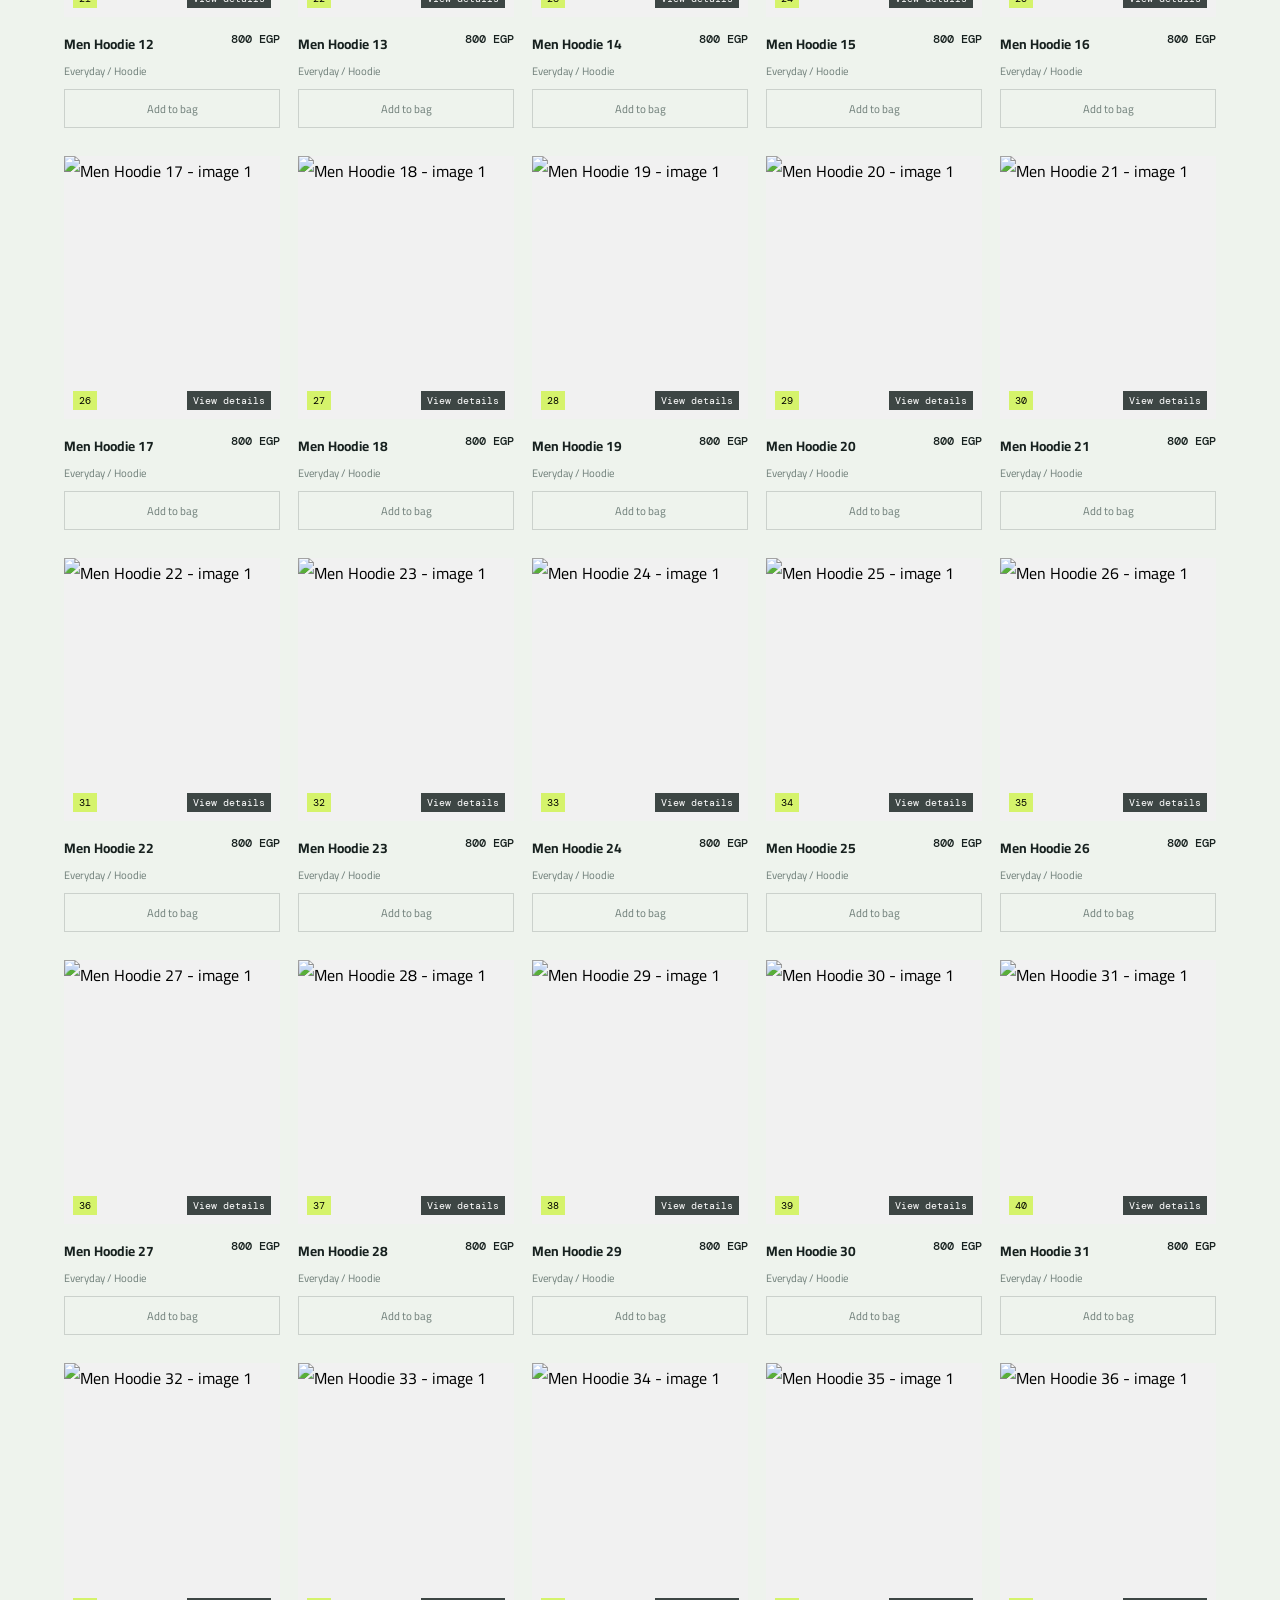
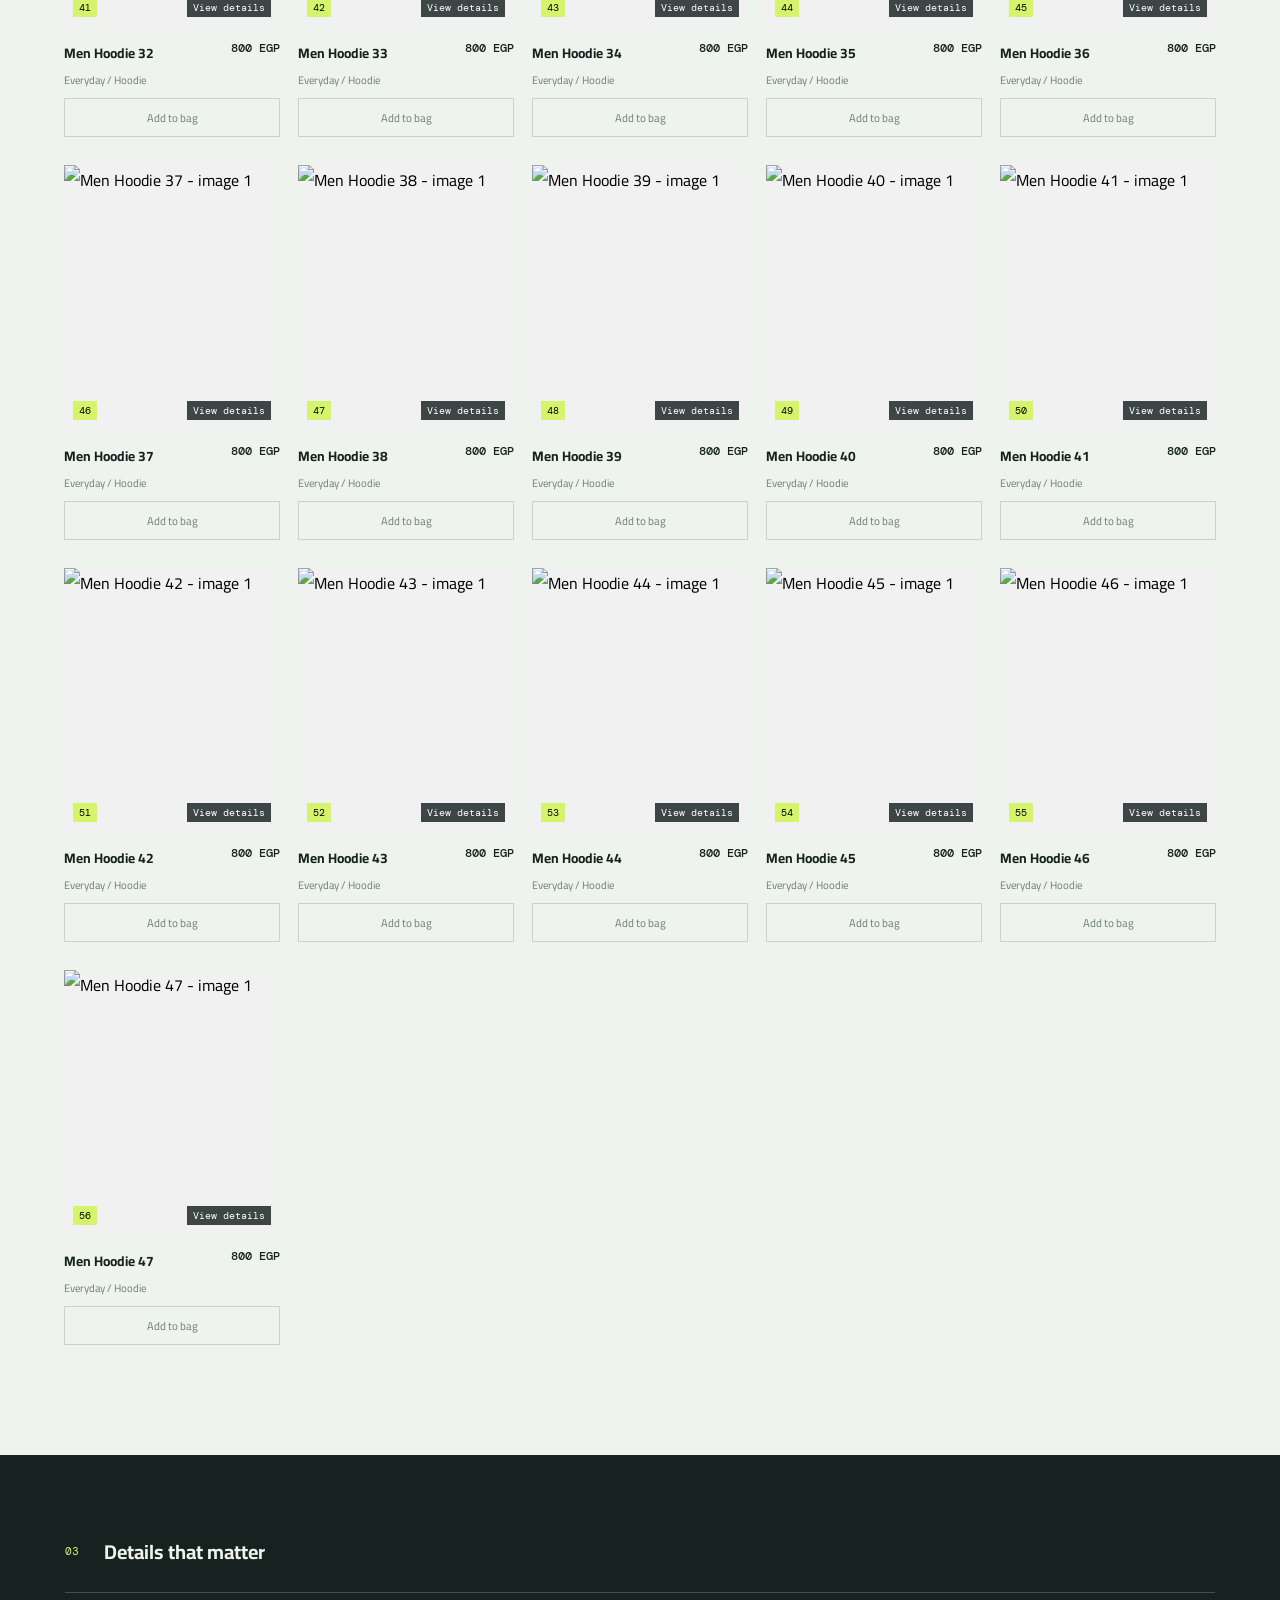
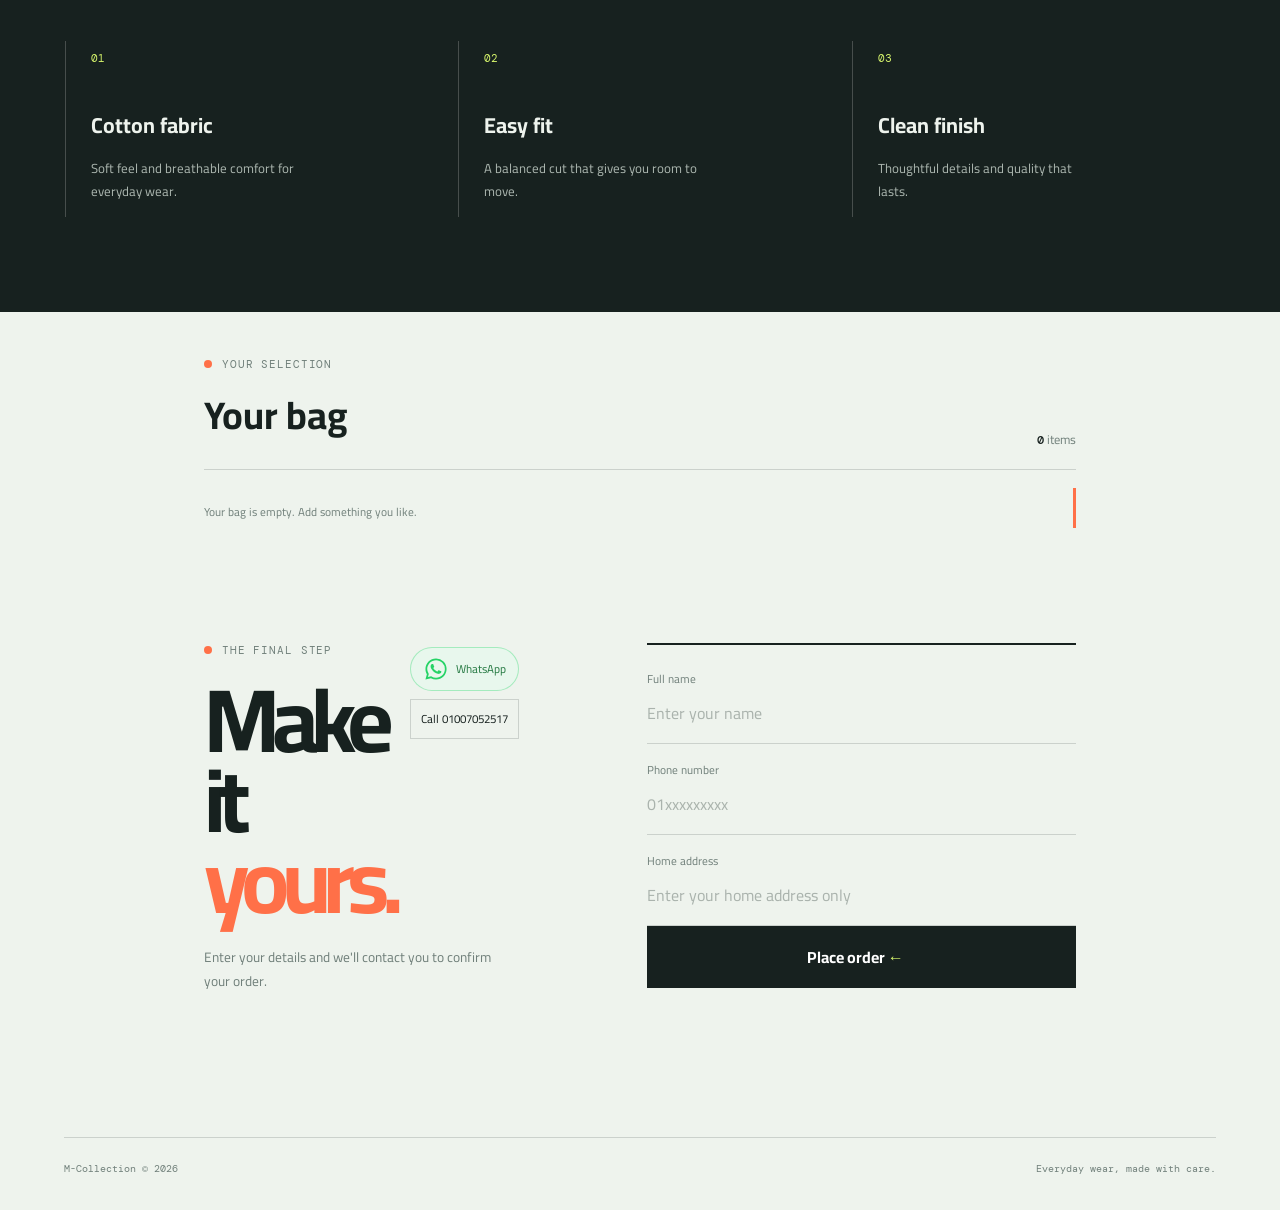
==== commit f8467ee8: "Add files via upload" ====
--- a/index.html.html
+++ b/index.html.html
@@ -5,7 +5,7 @@
   <meta name="viewport" content="width=device-width, initial-scale=1.0" />
   <meta name="description" content="M-Collection everyday wear, thoughtfully made." />
   <title>M-Collection | Everyday Wear</title>
-  <link rel="icon" type="image/svg+xml" href="favicon.svg" />
+  <link rel="icon" type="image/png" href="Crowned%20Chrome%20M%20Collection.png" />
   <link rel="preconnect" href="https://fonts.googleapis.com" />
   <link rel="preconnect" href="https://fonts.gstatic.com" crossorigin />
   <link href="https://fonts.googleapis.com/css2?family=Cairo:wght@400;600;700;800&family=DM+Mono:wght@400;500&display=swap" rel="stylesheet" />
@@ -16,13 +16,12 @@
   <div class="promo-bar">Free shipping over 1,200 EGP · New season drop is live</div>
   <header class="site-header">
     <a class="brand" href="#top" aria-label="M-Collection - Home">
-      <span class="brand-mark" aria-hidden="true">MC</span>
+      <img class="brand-logo" src="Crowned%20Chrome%20M%20Collection.png" alt="" aria-hidden="true" />
       <span>M-Collection</span>
     </a>
     <nav aria-label="Main navigation">
       <a href="#product">Collection</a>
       <a href="#men">Men</a>
-      <a href="#women">Women</a>
       <a href="#details">Details</a>
       <a href="#order">Order</a>
     </nav>
@@ -84,8 +83,6 @@
       <div class="section-heading light-heading"><span>02</span><h2>Choose your pieces</h2></div>
       <div class="section-heading collection-category-heading" id="men"><span>01</span><h2>Men</h2></div>
       <div class="product-grid" id="men-product-grid"></div>
-      <div class="section-heading collection-category-heading" id="women"><span>02</span><h2>Women</h2></div>
-      <div class="product-grid" id="women-product-grid"></div>
     </section>
 
     <dialog class="product-dialog" id="product-dialog" aria-labelledby="detail-product-name">
@@ -156,9 +153,13 @@
       <div class="order-intro">
         <div class="order-heading-row">
           <div><p class="eyebrow"><span></span> THE FINAL STEP</p><h2>Make it<br /><em>yours.</em></h2></div>
-          <a class="whatsapp-contact" href="https://wa.me/201007052517?text=Hello%2C%20I%20need%20help%20with%20an%20issue%20or%20return%20for%20my%20order." target="_blank" rel="noopener noreferrer" aria-label="Contact us on WhatsApp for order issues or returns">
+          <div class="contact-options">
+          <a class="whatsapp-contact" href="https://wa.me/201007052517?text=Hello%2C%20I%20need%20help%20with%20an%20issue%20or%20return%20for%20my%20order." target="_blank" rel="noopener noreferrer" aria-label="Contact us on WhatsApp at 01007052517">
             <svg viewBox="0 0 32 32" aria-hidden="true"><path d="M16.04 3C8.86 3 3.02 8.82 3.02 15.98c0 2.28.6 4.5 1.74 6.46L3 29l6.75-1.72a13.1 13.1 0 0 0 6.28 1.6h.01c7.17 0 13.01-5.82 13.01-12.98 0-3.47-1.36-6.73-3.82-9.19A12.94 12.94 0 0 0 16.04 3Zm0 23.66h-.01a10.9 10.9 0 0 1-5.55-1.52l-.4-.24-4.01 1.02 1.07-3.9-.26-.4a10.78 10.78 0 0 1-1.67-5.64c0-5.97 4.87-10.83 10.85-10.83 2.9 0 5.62 1.13 7.67 3.17a10.75 10.75 0 0 1 3.18 7.66c0 5.97-4.87 10.83-10.86 10.83Zm5.96-8.11c-.33-.16-1.94-.96-2.24-1.07-.3-.11-.52-.16-.74.16-.22.33-.85 1.07-1.04 1.29-.19.22-.38.25-.71.08-.33-.16-1.38-.51-2.63-1.63-.97-.86-1.63-1.93-1.82-2.26-.19-.33-.02-.5.14-.66.15-.14.33-.38.49-.57.16-.19.22-.33.33-.55.11-.22.06-.41-.03-.57-.08-.16-.74-1.78-1.02-2.44-.27-.64-.54-.55-.74-.56h-.63c-.22 0-.57.08-.87.41-.3.33-1.14 1.11-1.14 2.7s1.17 3.13 1.33 3.35c.16.22 2.3 3.5 5.58 4.91.78.34 1.39.54 1.86.69.78.25 1.49.22 2.05.13.63-.1 1.94-.79 2.21-1.56.27-.77.27-1.43.19-1.56-.08-.14-.3-.22-.63-.38Z"/></svg>
+            <span>WhatsApp</span>
           </a>
+          <a class="call-contact" href="tel:+201007052517" aria-label="Call 01007052517">Call 01007052517</a>
+          </div>
         </div>
         <p class="order-instructions">Enter your details and we'll contact you to confirm your order.</p>
       </div>
--- a/style.css
+++ b/style.css
@@ -39,9 +39,7 @@
 .promo-bar { background: var(--ink); color: rgba(255,255,255,.88); font-family: var(--mono); font-size: .68rem; letter-spacing: .08em; padding: 10px 5vw; text-align: center; text-transform: uppercase; }
 .site-header { align-items: center; border-bottom: 1px solid var(--line); display: flex; justify-content: space-between; margin: 0 auto; max-width: 1320px; padding: 20px 5vw; position: sticky; top: 0; background: rgba(238,243,237,.9); backdrop-filter: blur(14px); z-index: 50; }
 .brand { align-items: center; display: flex; font-size: 1.3rem; font-weight: 800; gap: 10px; }
-.brand-mark { align-items: center; background: var(--ink); border-radius: 4px 12px 4px 4px; color: var(--lime); display: flex; font-family: var(--mono); font-size: .78rem; font-weight: 500; height: 40px; justify-content: center; letter-spacing: 0; overflow: hidden; position: relative; width: 40px; }
-.brand-mark::before { border: 1px solid rgba(213,243,107,.55); border-radius: 2px 8px 2px 2px; content: ""; inset: 4px; position: absolute; }
-.brand-mark::after { background: var(--orange); bottom: 7px; content: ""; height: 3px; position: absolute; right: 7px; width: 10px; }
+.brand-logo { display: block; flex: 0 0 auto; height: 44px; object-fit: contain; width: 44px; }
 nav { display: flex; font-size: .85rem; gap: 32px; }
 nav a { color: var(--muted); transition: color .2s ease; } nav a:hover { color: var(--orange); }
 .bag-button { background: none; border: 0; color: var(--ink); cursor: pointer; display: flex; font-size: .85rem; gap: 10px; padding: 4px; }
@@ -139,12 +137,17 @@
 .order-heading-row { align-items: flex-start; display: flex; gap: 14px; justify-content: space-between; }
 .order-heading-row .eyebrow { margin-bottom: 22px; }
 .order-heading-row h2 { margin-bottom: 24px; }
-.whatsapp-contact { align-items: center; background: #e8f7ed; border: 1px solid rgba(37, 211, 102, .35); border-radius: 50%; display: flex; flex: 0 0 auto; height: 54px; justify-content: center; margin-top: 4px; transition: background .2s, transform .2s; width: 54px; }
+.contact-options { align-items: stretch; display: flex; flex: 0 0 auto; flex-direction: column; gap: 8px; margin-top: 4px; }
+.whatsapp-contact { align-items: center; background: #e8f7ed; border: 1px solid rgba(37, 211, 102, .35); border-radius: 28px; color: #257942; display: flex; flex: 0 0 auto; font-size: .72rem; gap: 7px; justify-content: center; min-height: 44px; padding: 0 12px; transition: background .2s, transform .2s; }
 .whatsapp-contact:hover { background: #d7f3e0; transform: translateY(-2px); }
-.whatsapp-contact svg { fill: #25d366; height: 34px; width: 34px; }
+.whatsapp-contact svg { fill: #25d366; height: 26px; width: 26px; }
+.call-contact { align-items: center; border: 1px solid var(--line); display: flex; font-size: .72rem; justify-content: center; min-height: 40px; padding: 0 10px; white-space: nowrap; }
+.call-contact:hover { border-color: var(--orange); color: var(--orange); }
 .whatsapp-support { align-items: center; color: #257942; display: flex; font-size: .75rem; gap: 9px; line-height: 1.5; margin-top: 20px; }
 .whatsapp-support:hover { color: #17572e; text-decoration: underline; }
 .whatsapp-support svg { fill: #25d366; flex: 0 0 24px; height: 24px; width: 24px; }
+.call-support { color: var(--muted); display: inline-block; font-size: .75rem; margin-top: 10px; }
+.call-support:hover { color: var(--orange); text-decoration: underline; }
 .delivery-note { color: var(--muted); font-size: .72rem; margin: 10px 0 0; text-align: right; }
 footer { border-top: 1px solid var(--line); color: var(--muted); display: flex; font-family: var(--mono); font-size: .65rem; justify-content: space-between; margin: 0 5vw; padding: 24px 0 35px; }
 .back-link { color: var(--muted); font-size: .78rem; }
